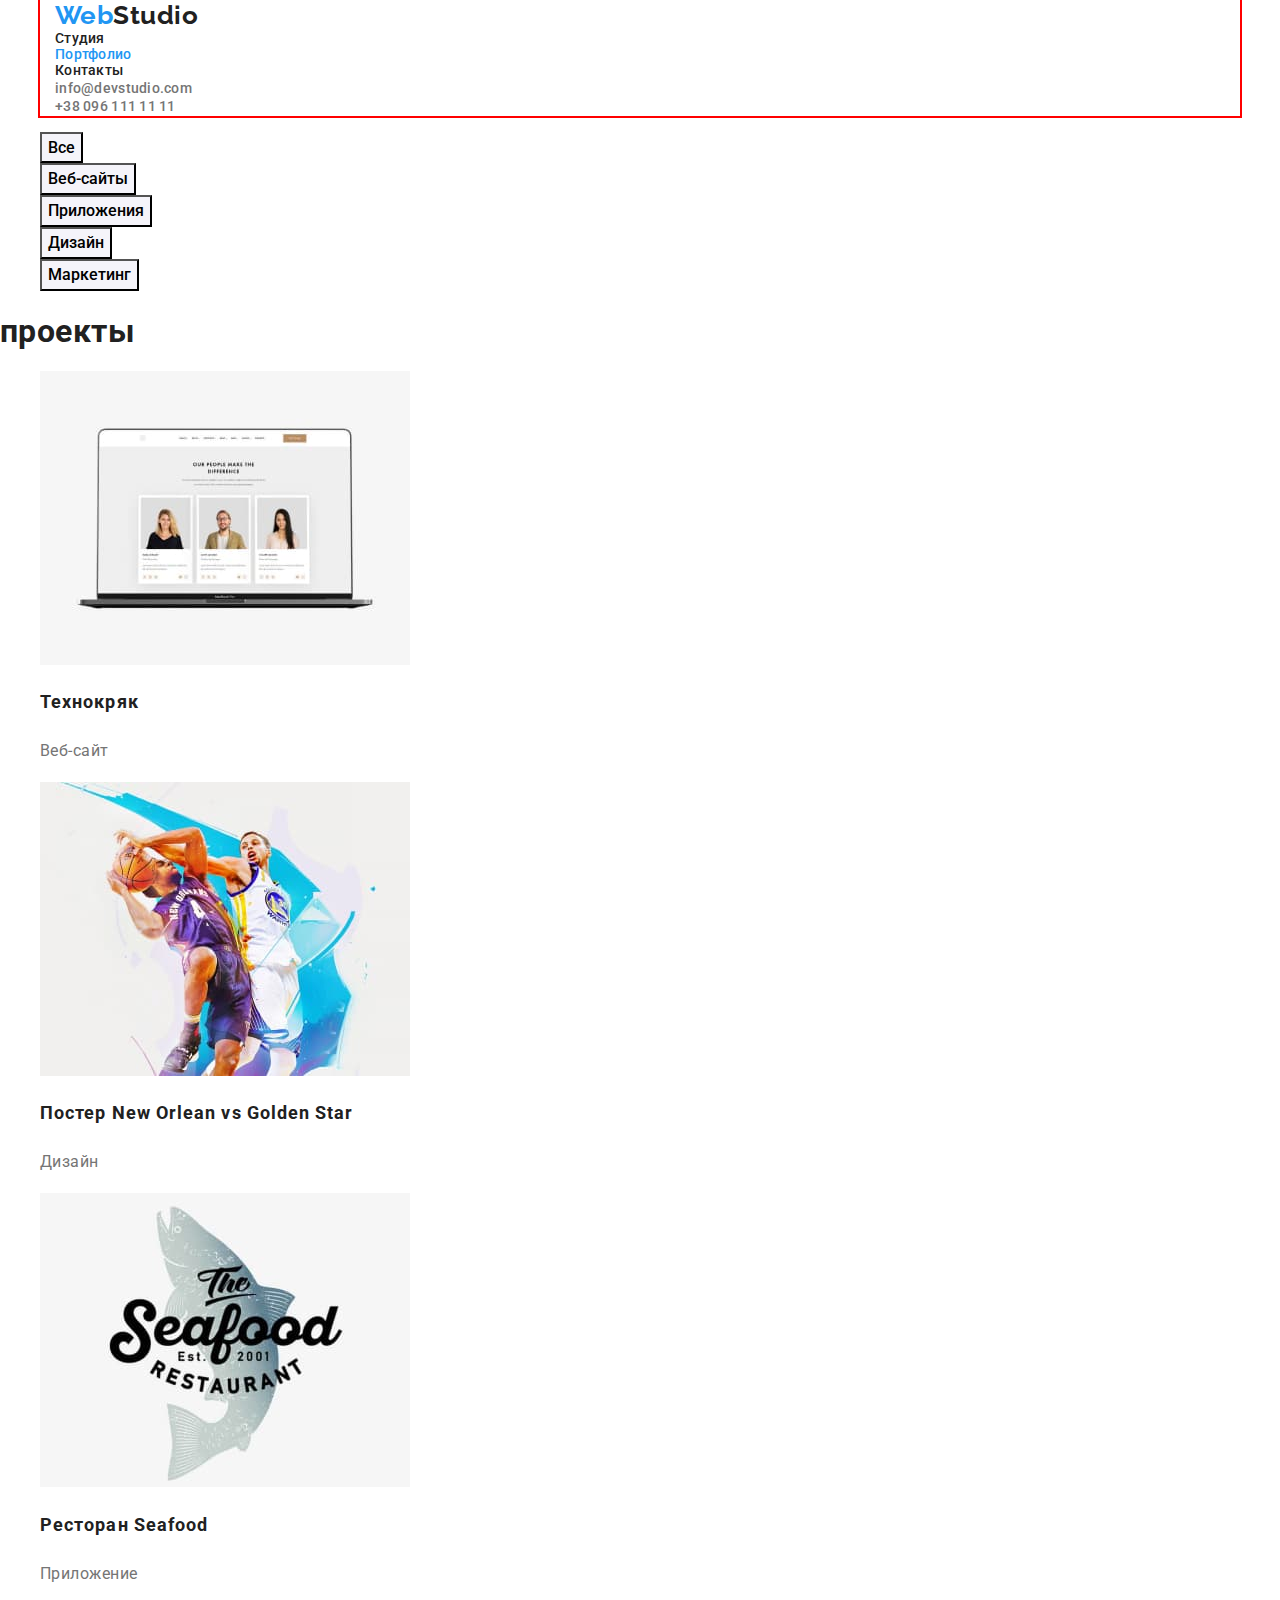
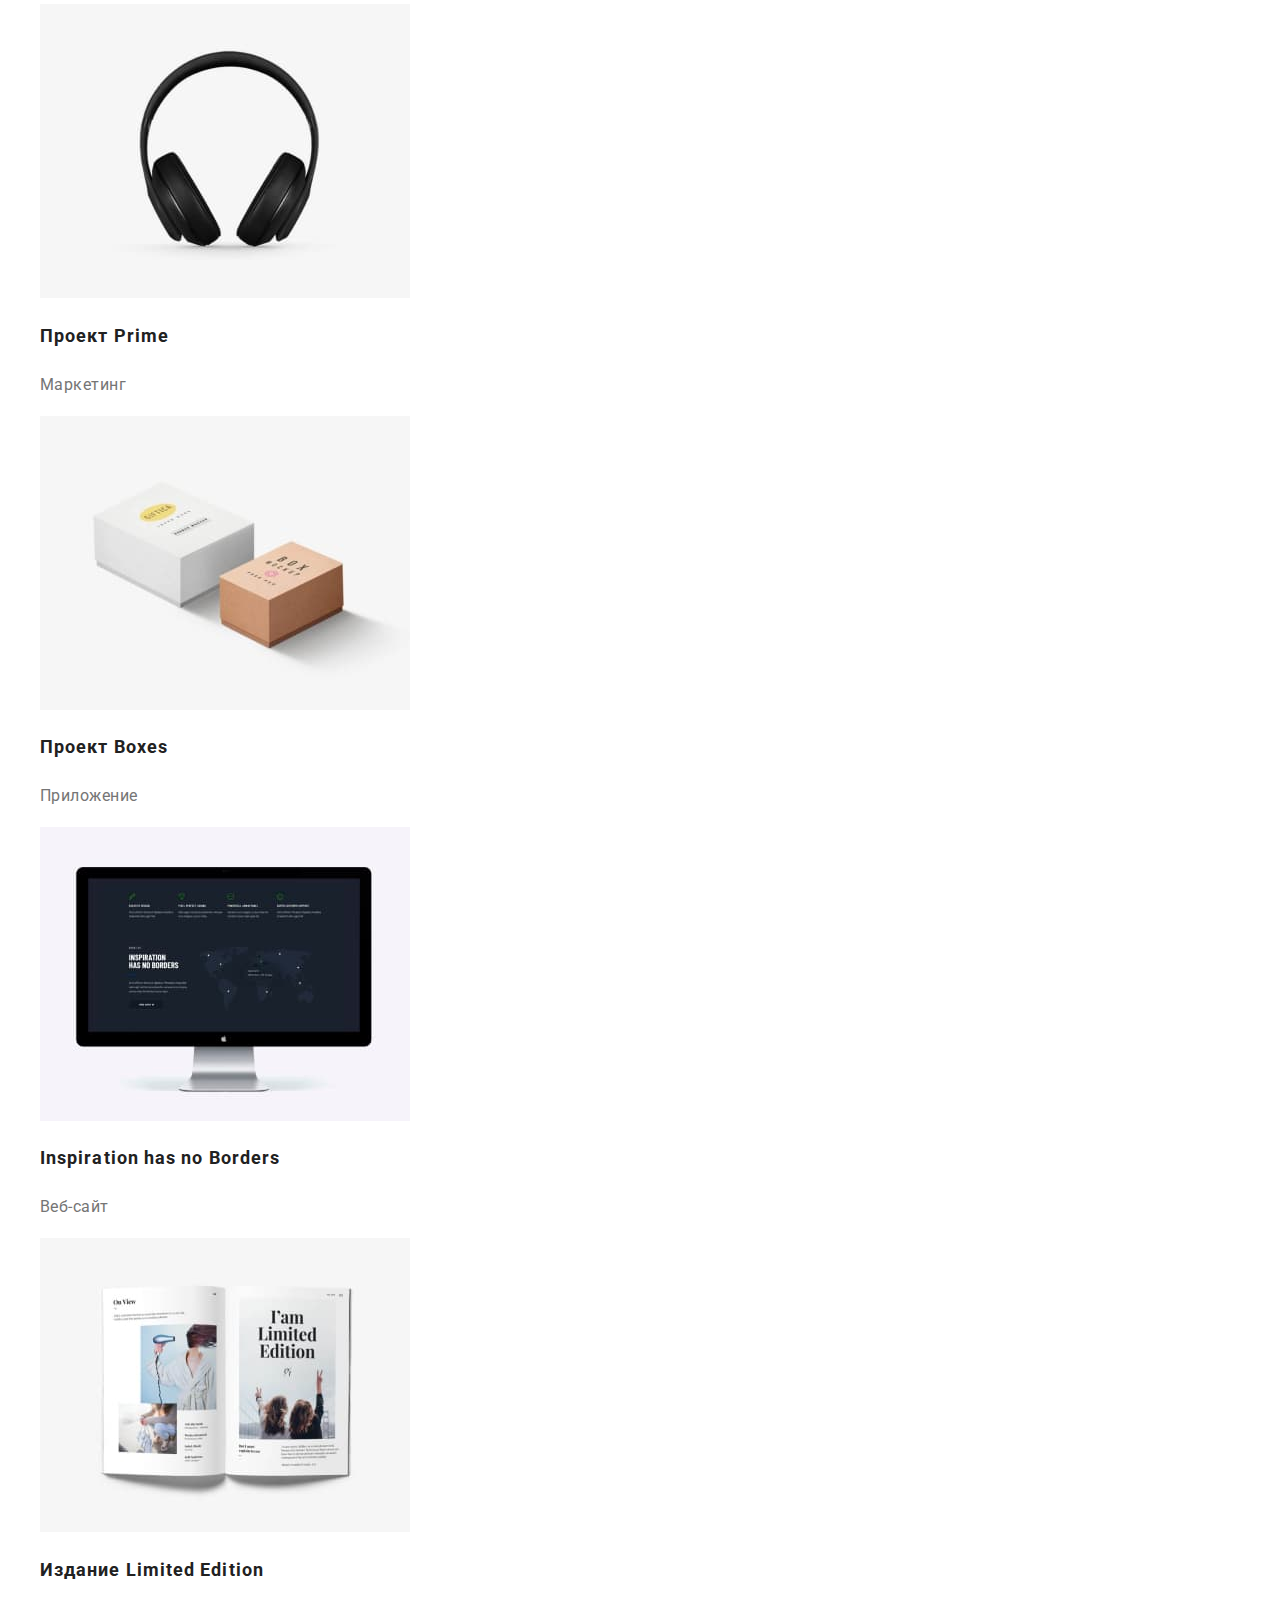
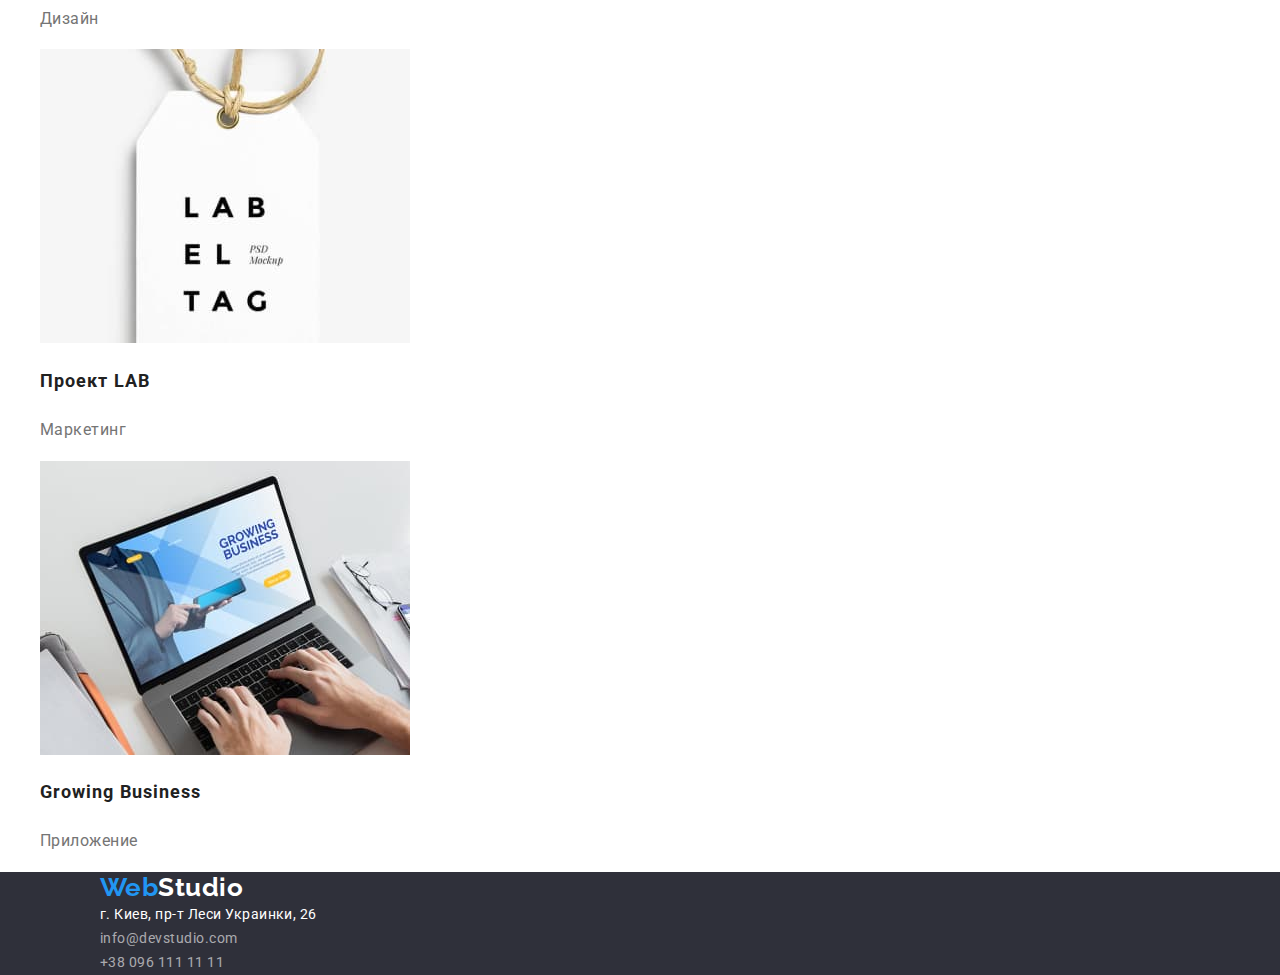
==== portfolio.html @ 388cb09e "домашка" ====
<!DOCTYPE html>
<html lang="en">
<head>
    <meta charset="UTF-8">
    <title>Document</title>
    <link href="https://fonts.googleapis.com/css2?family=Raleway:wght@700&family=Roboto:wght@400;500;700;900&display=swap" rel="stylesheet"/>
    <link href="https://cdnjs.cloudflare.com/ajax/libs/modern-normalize/1.1.0/modern-normalize.min.css" rel="stylesheet"/>
    <link rel="stylesheet" href="./css/styles.css"/>
</head>
<body class="page">
    <header class="page-header">
        <div class="contener">
            <nav>      
                <a href="./index.html" class="logo link"> 
                    <span class="logo-web">Web</span>Studio
                </a>
                <ul class="site-nav link">
                    <li><a href="./index.html" class="link">Студия</a></li>
                    <li><a href="./portfolio.html" class="link current">Портфолио</a></li>
                    <li><a href="" class="link">Контакты</a></li>
                </ul>
            </nav>
                <ul class="contact link">
                    <li><a href="mailto:info@devstudio.com" class="link" lang="en">info@devstudio.com</a></li>
                    <li><a href="tel:+380961111111" class="link">+38 096 111 11 11</a></li>
                </ul>
        </div>
    </header> 
    <main>
    <section class="projects">
        <!--кнопки-->
        <ul class="project-button">
            <li>
                <button type="button" class="button">Все</button>
            </li>
            <li>
                <button type="button" class="button">Веб-сайты</button>
            </li>
            <li>
                <button type="button" class="button">Приложения</button>
            </li>
            <li>
                <button type="button" class="button">Дизайн</button>
            </li>
            <li>
                <button type="button" class="button">Маркетинг</button>
            </li>
        </ul>
    
    <!--проекты-->
    <!--скрытый заголовок-->
         <h1>проекты</h1>
            <ul class="projects-list">
                <li class="project">
                    <a href="">
                    <img src="./images/portfolio/a.jpg" alt="ноутбук" width="370" />
                    <h2 class="project-title">Технокряк</h2>
                    <p class="project-text">Веб-сайт</p>
                    </a>
                </li>
                <li class="project">
                    <a href="">
                    <img src="./images/portfolio/b.jpg" alt="баскетбол" width="370" />
                    <h2 class="project-title">Постер New Orlean vs Golden Star</h2>
                    <p class="project-text">Дизайн</p>
                    </a>
                </li>
                <li class="project">
                    <a href="">
                    <img src="./images/portfolio/c.jpg" alt="рыба иназвание ресторана" width="370" />
                    <h2 class="project-title">Ресторан Seafood</h2>
                    <p class="project-text">Приложение</p>
                    </a>
                </li>
                <li class="project">
                    <a href="">
                    <img src="./images/portfolio/d.jpg" alt="наушники" width="370" />
                    <h2 class="project-title">Проект Prime</h2>
                    <p class="project-text">Маркетинг</p>
                    </a>
                </li>
                <li class="project">
                    <a href="">
                    <img src="./images/portfolio/e.jpg" alt="два блока" width="370" />
                    <h2 class="project-title">Проект Boxes</h2>
                    <p class="project-text">Приложение</p>
                    </a>
                </li>
                <li class="project">
                    <a href="">
                    <img src="./images/portfolio/f.jpg" alt="монитор" width="370" />
                    <h2 class="project-title">Inspiration has no Borders</h2>
                    <p class="project-text">Веб-сайт</p>
                    </a>
                </li>
                <li class="project">
                    <a href="">
                    <img src="./images/portfolio/g.jpg" alt="открытый журнал" width="370" />
                    <h2 class="project-title">Издание Limited Edition</h2>
                    <p class="project-text">Дизайн</p>
                    </a>
                </li>
                <li class="project">
                    <a href="">
                    <img src="./images/portfolio/h.jpg" alt="бирка" width="370" />
                    <h2 class="project-title">Проект LAB</h2>
                    <p class="project-text">Маркетинг</p>
                    </a>
                </li>
                <li class="project">
                    <a href="">
                    <img src="./images/portfolio/i.jpg" alt="лептоп" width="370" />
                    <h2 class="project-title">Growing Business</h2>
                    <p class="project-text">Приложение</p>
                    </a>
                </li>
            </ul>
        </section>
    </main>
    <footer class="page-footer">
        <a href="./index.html" class="footer-logo link"> <span class="page-footer-logo-web">Web</span>Studio</a>
        <address class="footer-address">
        г. Киев, пр-т Леси Украинки, 26
        <ul class="page-footer-contact link">
            <li><a href="mailto:info@devstudio.com" class="link" lang="en">info@devstudio.com</a></li>
            <li><a href="tel:+380961111111" class="link">+38 096 111 11 11</a></li>
        </ul>
    </address>
    </footer>
    </body>
</html>
---- css/styles.css ----
:root{
    --primary-text-color: #757575;
    --title-text-color:#212121;
    --accent-text-color:#2196F3;
    --hero-title-color:#FFFFFF;
    --footer-contact:rgba(255, 255, 255, 0.6);
    --background-header-color:#FFFFFF;
    --background-hero-color:#2F303A;
    --background-team-color:#F5F4FA;
    --background-footer-color:#2F303A;
    --background-button:#188CE8;
    
}

/* Стили для bady */
body {
    background-color: var(--hero-title-color);
    color: var(--title-text-color);
    font-family:'Roboto', sans-serif;
    letter-spacing: 0.03em;
    }
    /*section*/
.section{
    padding-top: 94px;
    padding-bottom: 94px;
}


/* Стили для header */
.page-header{
    background-color: var(--background-header-color);
    
}
.logo {
    color: var(--title-text-color);
    font-family: 'Raleway', sans-serif;
    font-weight: 700;
    font-size: 26px;
    line-height: 1.19;
    text-decoration: none;
}
.logo-web {
    color: var(--accent-text-color);
}
.logo:hover,
.logo:focus {
    color: var(--accent-text-color);
}
/* contener */
.contener {
outline: 2px solid red;
margin-left: auto;
margin-right: auto;
width: 1200px;
padding-left: 15px;
padding-right: 15px;
}


/* Стили для nav */
.site-nav{
    font-weight: 500;
    font-size: 14px;
    line-height: 1.14;
    letter-spacing: 0.02em;
}
.link{
    list-style:none;
    text-decoration: none;
    font-style:normal;
    padding: 0;
    margin: 0;
    color: var(--title-text-color);
}
.link:hover,
.link:focus {
    color: var(--accent-text-color);
}
/* contact */
.contact a {
    color: var(--primary-text-color);
    font-weight: 500;
    font-size: 14px;
    line-height: 1.14;
    letter-spacing: 0.02em;
}
.contact a:hover,
.contact a:focus {
    color: var(--accent-text-color);
}
/* Стили для hero */
.hero{
    background-color: var(--background-hero-color);
    text-align: center;
}
.hero-title {
    margin-top: 0;
    margin-bottom: 30px;
    /* outline: 2px solid red; */
    

    color: var(--hero-title-color);
    font-weight: 900;
    font-size: 44px;
    line-height: 1.36;
    letter-spacing: 0.06em;
    text-transform: uppercase;

}
/*Стили для button*/
.hero-button {
    color: var(--hero-title-color);
    background-color: var(--accent-text-color);
    font-family: inherit;
    border-radius: 4px;
    padding: 10px 32px;

    cursor: pointer;
    font-weight: 700;
    font-size: 16px;
    line-height: 1.87;
    text-align: center;
    letter-spacing: 0.06em;
}
.hero-button:hover,
.hero-button:focus{
    background-color: var(--background-button);
}
/* Стили для section */
.section-title {
    margin-top: 0;
    margin-bottom: 50px;


    color: var(--title-text-color);
    font-weight: 700;
    font-size: 36px;
    line-height: 1.16;
    text-align: center;
}
/* Стили для features */
.features {
    margin-bottom: 94px;
}
.features-title {
    margin-top: 0;
    margin-bottom: 10px;

    color: var(--title-text-color);
    font-weight: 700;
    font-size: 14px;
    line-height: 1.14;
    text-transform: uppercase;
}
.features-text {
    margin-top: 0;
    margin-bottom: 0;

    color: var(--primary-text-color);
    font-size: 14px;
    line-height: 1.71;
}
.features-title{
    text-transform:uppercase;
    font-size: 14px;
}



/* Стили для team */
.team{
    background-color: var(--background-team-color);
}
.team-title {
    color: var(--title-text-color);
    font-weight: 500;
    font-size: 16px;
    line-height: 1.18;
    text-align: center;
}
.team-text {
    color: var(--primary-text-color);
    font-size: 16px;
    line-height: 1.18;
    text-align: center;
}
/* footer */
.page-footer{
    background-color: var(--background-footer-color);
    text-indent: 100px;
}
.footer-logo{
    color: var(--hero-title-color);
    font-family: 'Raleway';
    font-weight: 700;
    font-size: 26px;
    line-height: 1.19;
}
.page-footer-logo-web{
    color: var(--accent-text-color)
}
.page-footer a:hover,
.page-footer a:focus {
    color: var(--accent-text-color);
}
/*footer contact*/
.footer-address {
    color: var(--hero-title-color);
    font-style:normal;
    text-align: left;
    font-size: 14px;
    line-height: 1.71;
}
.page-footer-contact a{
    color: var(--footer-contact);
}
.page-footer-contact a:hover,
.page-footer-contact a:focus {
    color: var(--accent-text-color)
}



/* Портфолио */
.current{
    color: var(--accent-text-color);
}
.project-button,
.project {
    list-style:none;
}
.project > a{
    text-decoration: none;
}
.project-button button{
    cursor: pointer;
    font-family:inherit;
    font-weight: 500;
    font-size: 16px;
    line-height: 1.62;
    text-align: center;
    background-color: var(--background-team-color);
}
.button:hover,
.button:focus{
    background-color: var(--accent-text-color);
    color: var(--hero-title-color);
}
.project-title{
    font-weight: 700;
    font-size: 18px;
    line-height: 2;
    letter-spacing: 0.06em;
    color: var(--title-text-color);
}
.project-text {
    font-size: 16px;
    line-height: 1.87;
    color: var(--primary-text-color);
}
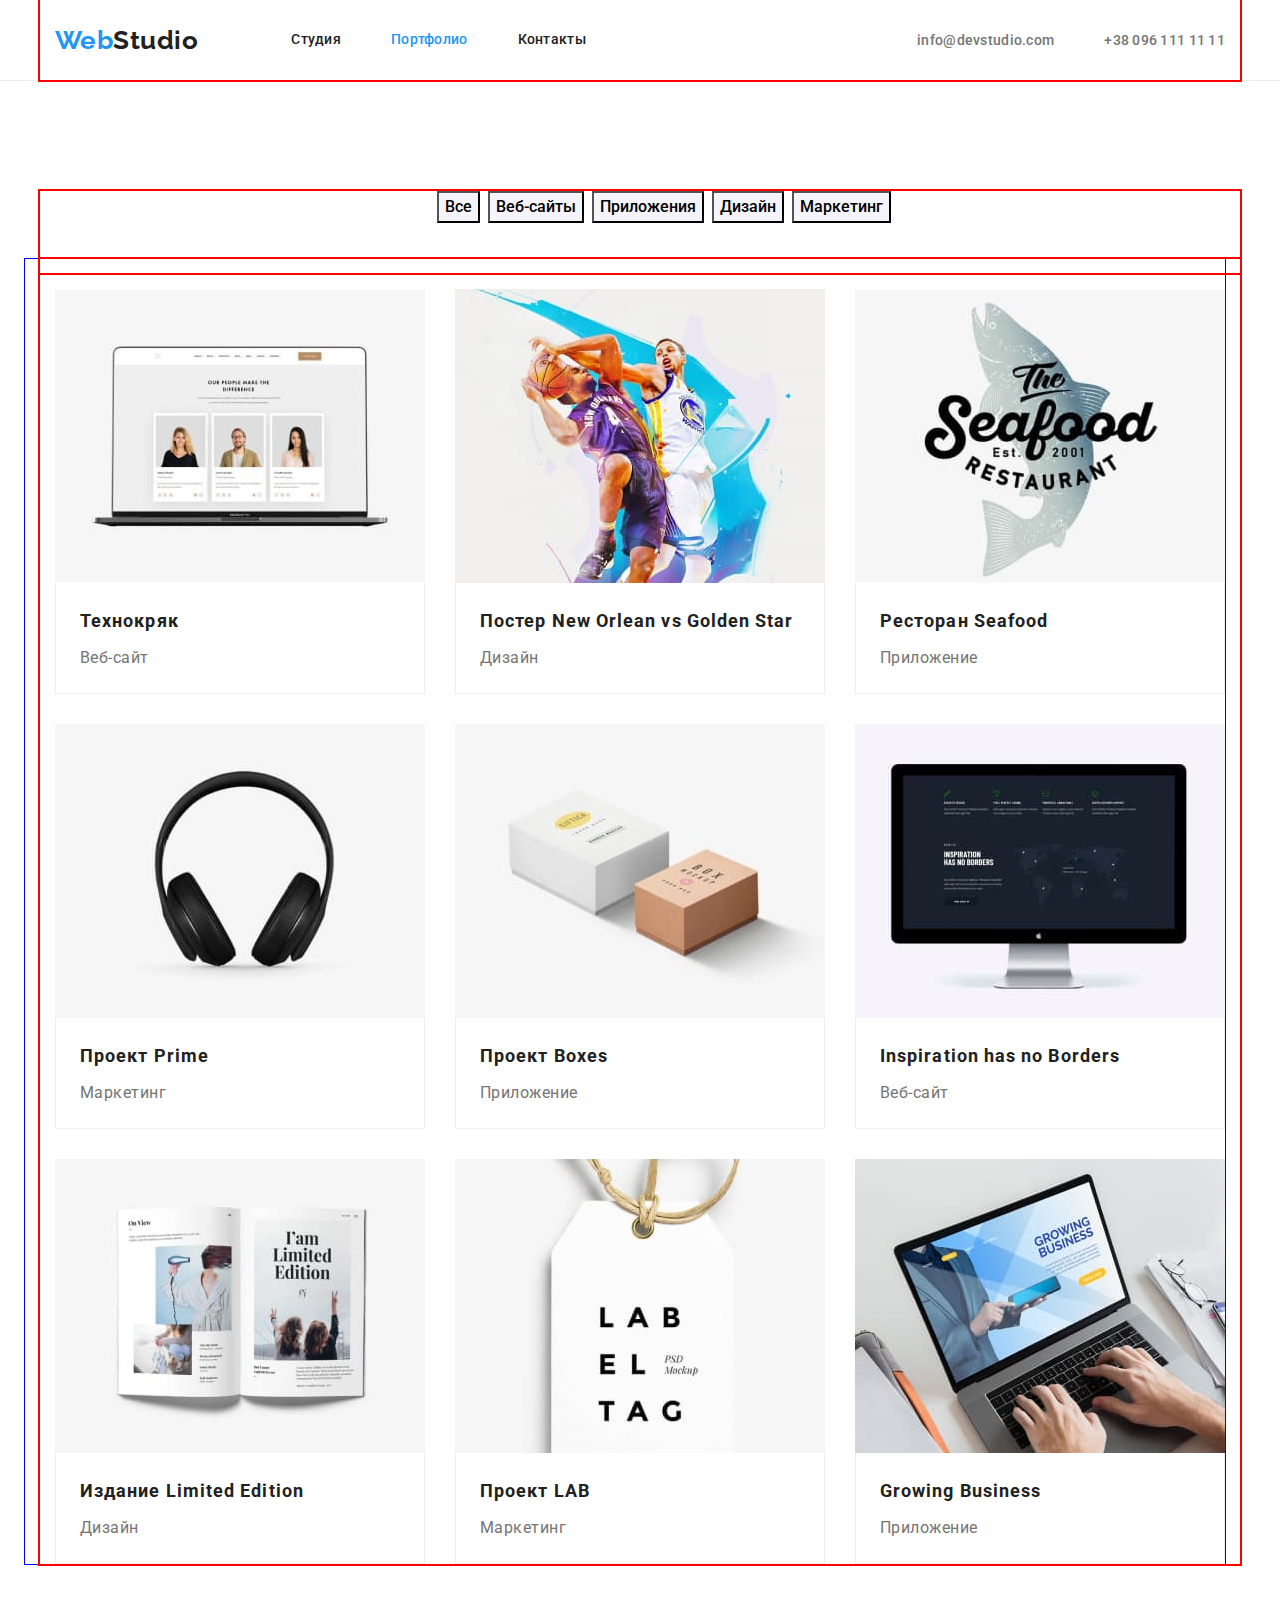
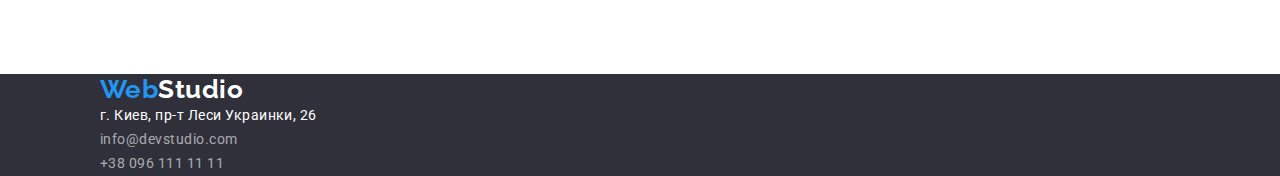
==== commit 7d07e8c3: "дз 03 почти готово" ====
--- a/portfolio.html
+++ b/portfolio.html
@@ -8,113 +8,164 @@
     <link rel="stylesheet" href="./css/styles.css"/>
 </head>
 <body class="page">
+    <!-- ===========шапка начало=========== -->
     <header class="page-header">
-        <div class="contener">
-            <nav>      
-                <a href="./index.html" class="logo link"> 
+        <div class="contener hat">
+            <nav class="hat">      
+                <a href="./index.html" class="logo"> 
                     <span class="logo-web">Web</span>Studio
                 </a>
                 <ul class="site-nav link">
-                    <li><a href="./index.html" class="link">Студия</a></li>
-                    <li><a href="./portfolio.html" class="link current">Портфолио</a></li>
-                    <li><a href="" class="link">Контакты</a></li>
+                    <li class="item"><a href="./index.html" class="link">Студия</a></li>
+                    <li class="item"><a href="./portfolio.html" class="link current">Портфолио</a></li>
+                    <li class="item"><a href="" class="link">Контакты</a></li>
                 </ul>
             </nav>
                 <ul class="contact link">
-                    <li><a href="mailto:info@devstudio.com" class="link" lang="en">info@devstudio.com</a></li>
-                    <li><a href="tel:+380961111111" class="link">+38 096 111 11 11</a></li>
+                    <li class="item"><a href="mailto:info@devstudio.com" class="link" lang="en">info@devstudio.com</a></li>
+                    <li class="item"><a href="tel:+380961111111" class="link">+38 096 111 11 11</a></li>
                 </ul>
         </div>
     </header> 
+    <!-- ===========шапка конец=========== -->
     <main>
-    <section class="projects">
+    <section class="projects section">
         <!--кнопки-->
+        <div class="contener">
         <ul class="project-button">
-            <li>
+            <li class="item">
                 <button type="button" class="button">Все</button>
             </li>
-            <li>
+            <li class="item">
                 <button type="button" class="button">Веб-сайты</button>
             </li>
-            <li>
+            <li class="item">
                 <button type="button" class="button">Приложения</button>
             </li>
-            <li>
+            <li class="item">
                 <button type="button" class="button">Дизайн</button>
             </li>
-            <li>
+            <li class="item">
                 <button type="button" class="button">Маркетинг</button>
             </li>
         </ul>
+    </div>
     
     <!--проекты-->
     <!--скрытый заголовок-->
-         <h1>проекты</h1>
+         <h1 class="visually-hidden">проекты</h1>
+         <div class="contener">
             <ul class="projects-list">
                 <li class="project">
                     <a href="">
-                    <img src="./images/portfolio/a.jpg" alt="ноутбук" width="370" />
-                    <h2 class="project-title">Технокряк</h2>
-                    <p class="project-text">Веб-сайт</p>
+                        <div class="project-imege">
+                         <img src="./images/portfolio/a.jpg" alt="ноутбук" width="370" />   
+                        </div>
+                    <div class="project-content">
+                        <h2 class="project-title">Технокряк</h2>
+                        <p class="project-text">Веб-сайт</p>
+                </div>
+                    
                     </a>
                 </li>
                 <li class="project">
                     <a href="">
-                    <img src="./images/portfolio/b.jpg" alt="баскетбол" width="370" />
-                    <h2 class="project-title">Постер New Orlean vs Golden Star</h2>
+                        <div class="project-imege">
+                            <img src="./images/portfolio/b.jpg" alt="баскетбол" width="370" />
+                        </div>
+                        <div class="project-content">
+                            <h2 class="project-title">Постер New Orlean vs Golden Star</h2>
                     <p class="project-text">Дизайн</p>
+                        </div>
+                    
                     </a>
                 </li>
                 <li class="project">
                     <a href="">
-                    <img src="./images/portfolio/c.jpg" alt="рыба иназвание ресторана" width="370" />
-                    <h2 class="project-title">Ресторан Seafood</h2>
+                        <div class="project-imege">
+                            <img src="./images/portfolio/c.jpg" alt="рыба иназвание ресторана" width="370" />
+                        </div>
+                        <div class="project-content">
+                            <h2 class="project-title">Ресторан Seafood</h2>
                     <p class="project-text">Приложение</p>
+                        </div>
+                    
                     </a>
                 </li>
                 <li class="project">
                     <a href="">
-                    <img src="./images/portfolio/d.jpg" alt="наушники" width="370" />
-                    <h2 class="project-title">Проект Prime</h2>
+                        <div class="project-imege">
+                            <img src="./images/portfolio/d.jpg" alt="наушники" width="370" />
+                        </div>
+                        <div class="project-content">
+                            <h2 class="project-title">Проект Prime</h2>
                     <p class="project-text">Маркетинг</p>
+                        </div>
+                    
                     </a>
                 </li>
                 <li class="project">
                     <a href="">
-                    <img src="./images/portfolio/e.jpg" alt="два блока" width="370" />
-                    <h2 class="project-title">Проект Boxes</h2>
+                        <div class="project-imege">
+                            <img src="./images/portfolio/e.jpg" alt="два блока" width="370" />
+                        </div>
+                        <div class="project-content">
+                            <h2 class="project-title">Проект Boxes</h2>
                     <p class="project-text">Приложение</p>
+                        </div>
+                    
                     </a>
                 </li>
                 <li class="project">
                     <a href="">
-                    <img src="./images/portfolio/f.jpg" alt="монитор" width="370" />
-                    <h2 class="project-title">Inspiration has no Borders</h2>
+                        <div class="project-imege">
+                            <img src="./images/portfolio/f.jpg" alt="монитор" width="370" />
+                        </div>
+                        <div class="project-content">
+                            <h2 class="project-title">Inspiration has no Borders</h2>
                     <p class="project-text">Веб-сайт</p>
+                        </div>
+                    
                     </a>
                 </li>
                 <li class="project">
                     <a href="">
-                    <img src="./images/portfolio/g.jpg" alt="открытый журнал" width="370" />
-                    <h2 class="project-title">Издание Limited Edition</h2>
+                        <div class="project-imege">
+                            <img src="./images/portfolio/g.jpg" alt="открытый журнал" width="370" />
+                        </div>
+                        <div class="project-content">
+                            <h2 class="project-title">Издание Limited Edition</h2>
                     <p class="project-text">Дизайн</p>
+                        </div>
+                    
                     </a>
                 </li>
                 <li class="project">
                     <a href="">
-                    <img src="./images/portfolio/h.jpg" alt="бирка" width="370" />
-                    <h2 class="project-title">Проект LAB</h2>
+                        <div class="project-imege">
+                            <img src="./images/portfolio/h.jpg" alt="бирка" width="370" />
+                        </div>
+                        <div class="project-content">
+                             <h2 class="project-title">Проект LAB</h2>
                     <p class="project-text">Маркетинг</p>
+                        </div>
+                   
                     </a>
                 </li>
                 <li class="project">
                     <a href="">
-                    <img src="./images/portfolio/i.jpg" alt="лептоп" width="370" />
-                    <h2 class="project-title">Growing Business</h2>
+                        <div class="project-imege">
+                            <img src="./images/portfolio/i.jpg" alt="лептоп" width="370" />
+                        </div>
+                        <div class="project-content">
+                            <h2 class="project-title">Growing Business</h2>
                     <p class="project-text">Приложение</p>
+                        </div>
+                    
                     </a>
                 </li>
             </ul>
+        </div>
         </section>
     </main>
     <footer class="page-footer">
--- a/css/styles.css
+++ b/css/styles.css
@@ -9,6 +9,7 @@
     --background-team-color:#F5F4FA;
     --background-footer-color:#2F303A;
     --background-button:#188CE8;
+    --border-color:#EEEEEE;
     
 }
 
@@ -24,19 +25,37 @@
     padding-top: 94px;
     padding-bottom: 94px;
 }
-
-
+h1,h2,h3,h4,p{
+    margin: 0;
+    padding: 0;
+}
+img{
+    display: block;
+    max-width: 100%;
+    height: auto;
+}
 /* Стили для header */
+.hat{
+    display: flex;
+    align-items: center;
+    /* justify-content: space-between; */
+}
 .page-header{
     background-color: var(--background-header-color);
-    
+    border-bottom: 1px solid #ECECEC;
 }
 .logo {
+    margin-right: 93px;
+    padding: 0;
+    
+    
     color: var(--title-text-color);
     font-family: 'Raleway', sans-serif;
+    font-style:normal;
     font-weight: 700;
     font-size: 26px;
     line-height: 1.19;
+    list-style:none;
     text-decoration: none;
 }
 .logo-web {
@@ -59,10 +78,15 @@
 
 /* Стили для nav */
 .site-nav{
+    display: flex;
+
     font-weight: 500;
     font-size: 14px;
     line-height: 1.14;
     letter-spacing: 0.02em;
+}
+.site-nav .item:not(:last-child){
+    margin-right: 50px;
 }
 .link{
     list-style:none;
@@ -72,11 +96,23 @@
     margin: 0;
     color: var(--title-text-color);
 }
+.site-nav .link{
+    display: block;
+    padding-top: 32px;
+    padding-bottom: 32px;
+}
 .link:hover,
 .link:focus {
     color: var(--accent-text-color);
 }
 /* contact */
+.contact{
+    display: flex;
+    margin-left: auto;
+}
+.contact .item:not(:last-child){
+    margin-right: 50px;
+}
 .contact a {
     color: var(--primary-text-color);
     font-weight: 500;
@@ -139,9 +175,46 @@
     text-align: center;
 }
 /* Стили для features */
+.visually-hidden{
+    position: absolute;
+    width: 1px;
+    height: 1px;
+    margin: -1px;
+    padding: 0;
+    overflow: hidden;
+    border: 0;
+    clip: rect(0 0 0 0) 
+}
+
+
 .features {
+    display: flex;
     margin-bottom: 94px;
 }
+/* через CALC */
+.features .item{
+    width: calc((100%-90px)/4);
+    margin-right: 30px;
+}
+.features .item:last-child{
+    margin-right: 0;
+}
+/* один из способов сделать столбцы */
+/* .features .item{
+    width: 270px;
+    margin-right: 30px;
+    margin-bottom: 30px;
+}
+ .features .item:not(:last-child){
+    margin-right: 30px;
+} 
+.features .item:nth-child(4n){
+    margin-right: 0;
+}
+.features .item:nth-child(-n+4){
+    margin-bottom: 0;
+} */
+/* ================================= */
 .features-title {
     margin-top: 0;
     margin-bottom: 10px;
@@ -164,8 +237,16 @@
     text-transform:uppercase;
     font-size: 14px;
 }
-
-
+.section-list{
+    display: flex;
+}
+.section-list .item {
+    width: calc((100%-60px)/3);
+    margin-right: 30px;
+}
+.section-list .item:last-child{
+    margin-right: 0;
+}
 
 /* Стили для team */
 .team{
@@ -222,7 +303,7 @@
 
 
 /* Портфолио */
-.current{
+.site-nav .current{
     color: var(--accent-text-color);
 }
 .project-button,
@@ -246,7 +327,34 @@
     background-color: var(--accent-text-color);
     color: var(--hero-title-color);
 }
+.project-button{
+    display: flex;
+    justify-content: center;
+}
+.project-button .item{
+    margin-left: 8px;
+    margin-bottom: 50px;
+}
+.projects-list{
+    display: flex;
+    flex-wrap: wrap;
+    padding: 0;
+    
+    margin-left: -30px;
+    margin-top: -30px;
+
+    outline: 1px solid blue;
+}
+.projects-list .project{
+    flex-basis: calc(100% / 3 - 30px);
+
+    margin-left: 30px;
+    margin-top: 30px;
+
+    
+}
 .project-title{
+    
     font-weight: 700;
     font-size: 18px;
     line-height: 2;
@@ -254,7 +362,21 @@
     color: var(--title-text-color);
 }
 .project-text {
+    margin-top: 4px;
+
     font-size: 16px;
     line-height: 1.87;
     color: var(--primary-text-color);
-}+}
+/* .project *{
+    outline: 1px solid green;
+} */
+.project-content{
+    padding: 20px 24px;
+    border-right: 1px solid var(--border-color);
+    border-bottom: 1px solid var(--border-color);
+    border-left: 1px solid var(--border-color);
+}
+
+
+
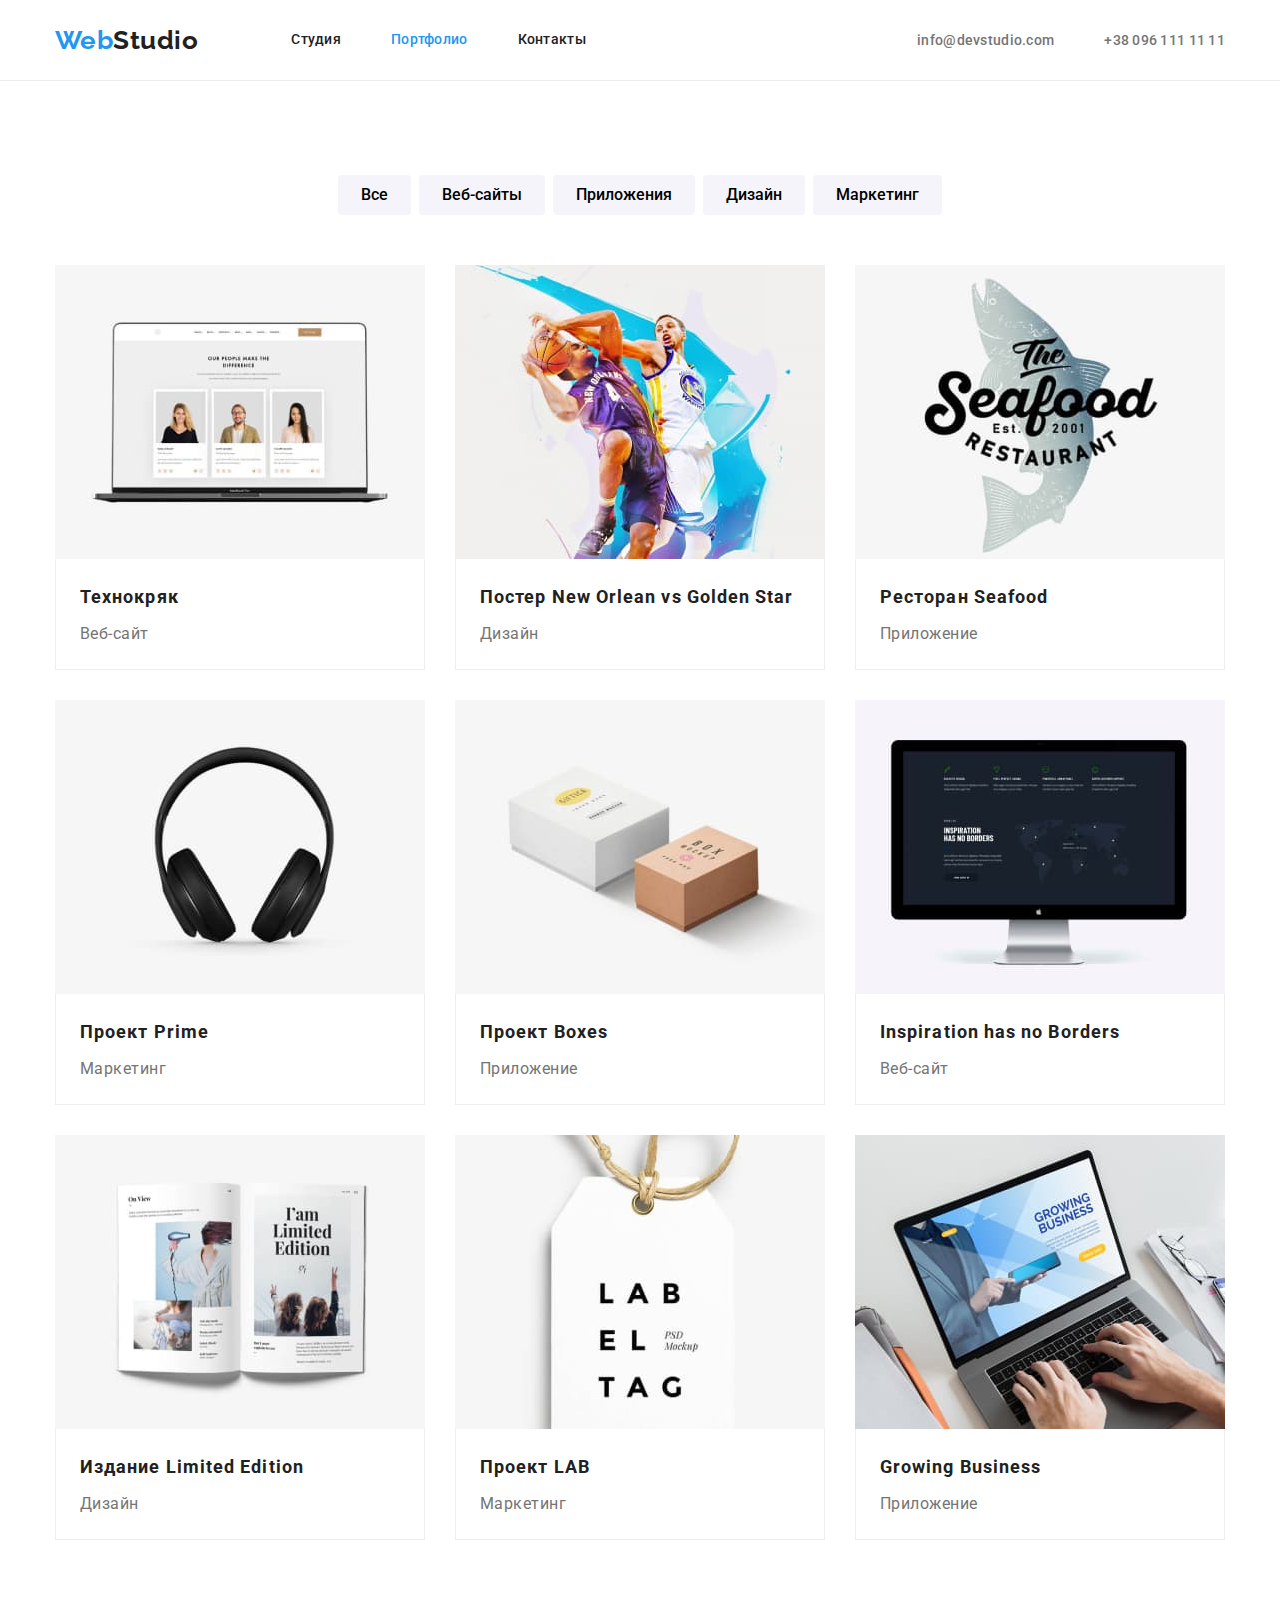
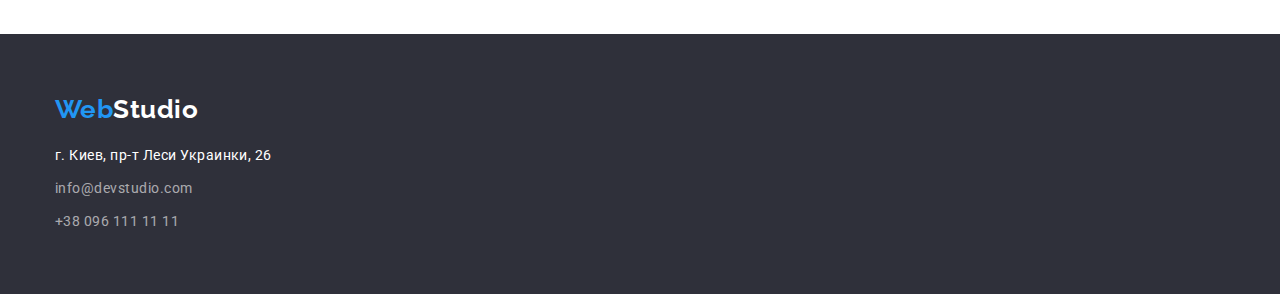
==== commit 71b5def5: "дз готово" ====
--- a/portfolio.html
+++ b/portfolio.html
@@ -168,15 +168,19 @@
         </div>
         </section>
     </main>
+    <!-- ===========подвал начало=========== -->
     <footer class="page-footer">
-        <a href="./index.html" class="footer-logo link"> <span class="page-footer-logo-web">Web</span>Studio</a>
+        <div class="contener">
+            <a href="./index.html" class="footer-logo link"> <span class="page-footer-logo-web">Web</span>Studio</a>
         <address class="footer-address">
         г. Киев, пр-т Леси Украинки, 26
         <ul class="page-footer-contact link">
-            <li><a href="mailto:info@devstudio.com" class="link" lang="en">info@devstudio.com</a></li>
-            <li><a href="tel:+380961111111" class="link">+38 096 111 11 11</a></li>
+            <li class="item"><a href="mailto:info@devstudio.com" class="link" lang="en">info@devstudio.com</a></li>
+            <li class="item"><a href="tel:+380961111111" class="link">+38 096 111 11 11</a></li>
         </ul>
-    </address>
-    </footer>
+        </address>
+        </div>
+     </footer>
+    <!-- ===========подвал конец=========== -->
     </body>
 </html>--- a/css/styles.css
+++ b/css/styles.css
@@ -25,7 +25,7 @@
     padding-top: 94px;
     padding-bottom: 94px;
 }
-h1,h2,h3,h4,p{
+h1,h2,h3,h4,p,ul{
     margin: 0;
     padding: 0;
 }
@@ -67,7 +67,7 @@
 }
 /* contener */
 .contener {
-outline: 2px solid red;
+/* outline: 2px solid red; */
 margin-left: auto;
 margin-right: auto;
 width: 1200px;
@@ -252,7 +252,28 @@
 .team{
     background-color: var(--background-team-color);
 }
+.section-team{
+    display: flex;
+    padding: 0;
+    
+    margin-left: -30px;
+    margin-top: -30px;
+
+    /* outline: 1px solid blue; */
+}
+.section-team .item{
+    flex-basis: calc(100% / 3 - 30px);
+
+    margin-left: 30px;
+    margin-top: 30px;
+}
+.section-team .item *{
+    /* outline: 1px solid green; */
+}
 .team-title {
+    margin-top: 30px;
+    margin-bottom: 10px;
+
     color: var(--title-text-color);
     font-weight: 500;
     font-size: 16px;
@@ -260,6 +281,8 @@
     text-align: center;
 }
 .team-text {
+    margin-bottom: 30px;
+
     color: var(--primary-text-color);
     font-size: 16px;
     line-height: 1.18;
@@ -267,10 +290,16 @@
 }
 /* footer */
 .page-footer{
+    padding-top: 60px;
+    padding-bottom: 60px;
+
     background-color: var(--background-footer-color);
-    text-indent: 100px;
+    
 }
 .footer-logo{
+    display: block;
+    margin-bottom: 20px;
+
     color: var(--hero-title-color);
     font-family: 'Raleway';
     font-weight: 700;
@@ -278,7 +307,7 @@
     line-height: 1.19;
 }
 .page-footer-logo-web{
-    color: var(--accent-text-color)
+   color: var(--accent-text-color)
 }
 .page-footer a:hover,
 .page-footer a:focus {
@@ -299,7 +328,9 @@
 .page-footer-contact a:focus {
     color: var(--accent-text-color)
 }
-
+.page-footer-contact .item{
+    margin-top: 9px;
+}
 
 
 /* Портфолио */
@@ -314,12 +345,15 @@
     text-decoration: none;
 }
 .project-button button{
+    padding: 6px 22px;
     cursor: pointer;
     font-family:inherit;
+    border-radius: 4px;
     font-weight: 500;
     font-size: 16px;
     line-height: 1.62;
     text-align: center;
+    border: 1px solid transparent;
     background-color: var(--background-team-color);
 }
 .button:hover,
@@ -335,6 +369,9 @@
     margin-left: 8px;
     margin-bottom: 50px;
 }
+.project-button .item:first-child{
+    margin-left: 0;
+}
 .projects-list{
     display: flex;
     flex-wrap: wrap;
@@ -343,7 +380,7 @@
     margin-left: -30px;
     margin-top: -30px;
 
-    outline: 1px solid blue;
+    /* outline: 1px solid blue; */
 }
 .projects-list .project{
     flex-basis: calc(100% / 3 - 30px);
